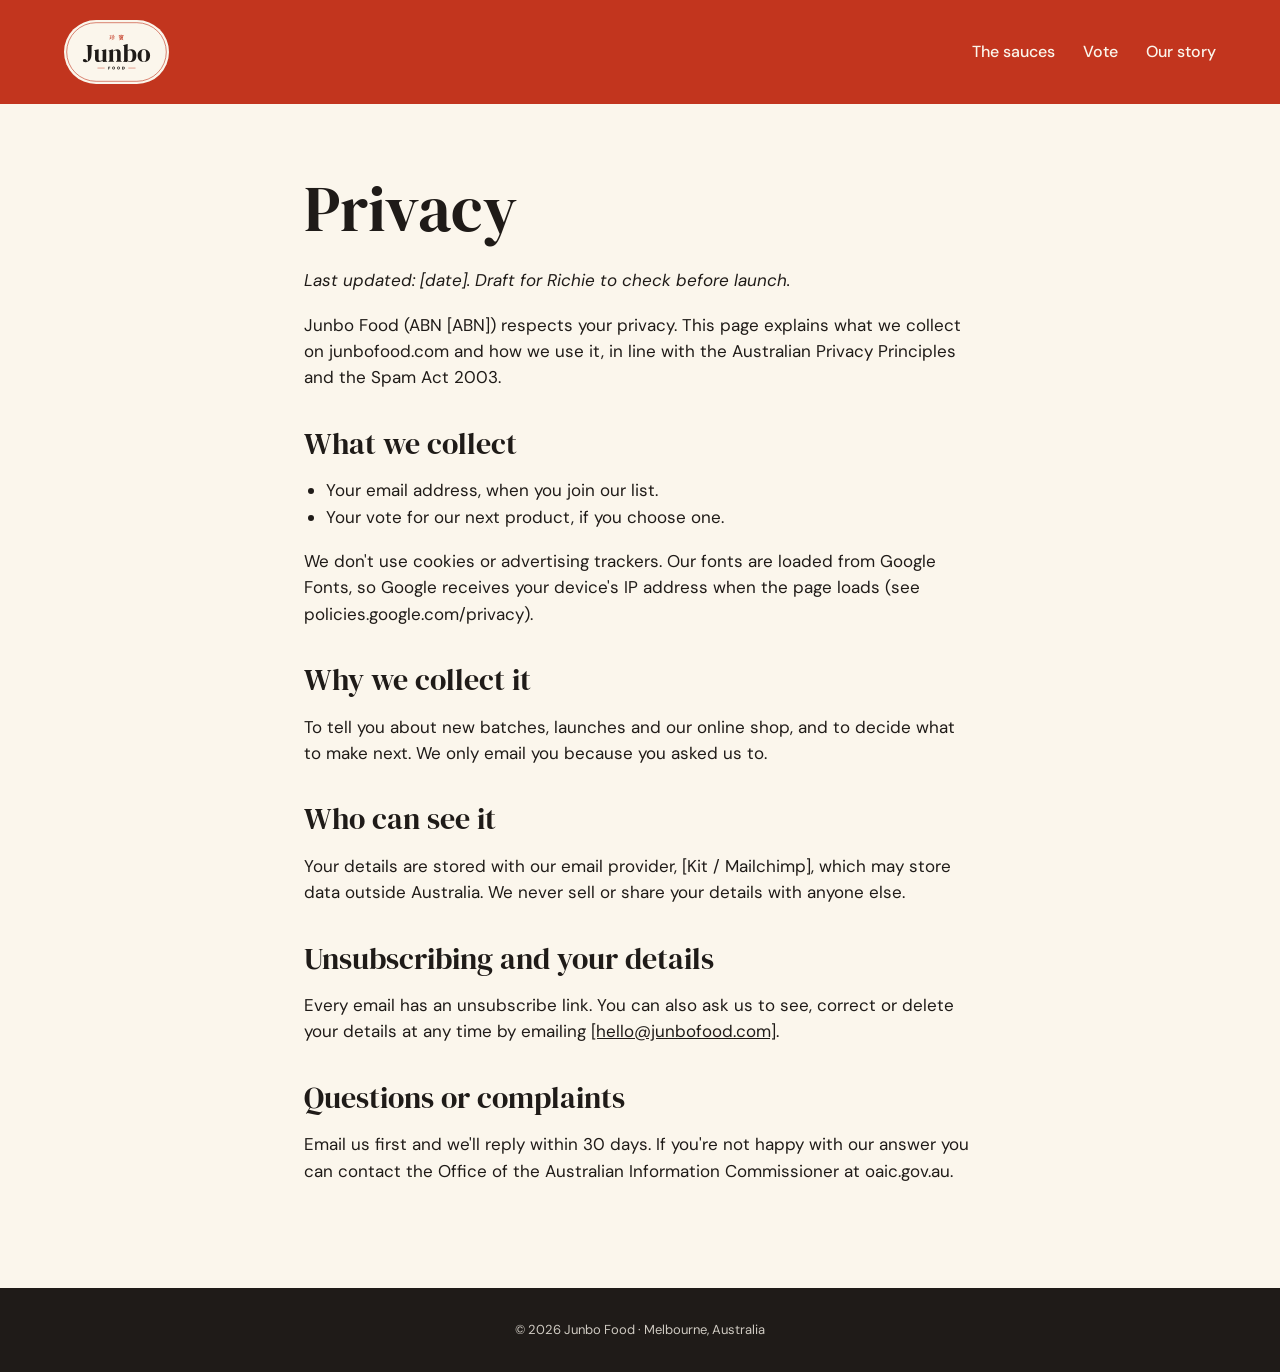
==== privacy.html @ 242eb9c1 "Junbo Food website, phase 1 landing page Co-Authored-By: Claude Opus 5.5 <noreply@anthropic.com> Cla" ====
<!doctype html>
<html lang="en-AU">
<head>
  <meta charset="utf-8">
  <meta name="viewport" content="width=device-width, initial-scale=1">
  <title>Privacy · Junbo Food</title>
  <meta name="theme-color" content="#C2351E">
  <link rel="icon" href="/assets/logos/junbo-logo-circle-red.svg" type="image/svg+xml">
  <link rel="apple-touch-icon" href="/assets/img/apple-touch-icon.png">
  <link rel="preconnect" href="https://fonts.googleapis.com">
  <link rel="preconnect" href="https://fonts.gstatic.com" crossorigin>
  <link href="https://fonts.googleapis.com/css2?family=DM+Sans:wght@400;500;700&family=DM+Serif+Display&family=Nunito+Sans:wght@800;900&display=swap" rel="stylesheet">
  <link rel="stylesheet" href="/assets/css/site.css">
</head>
<body>
<div class="page-header on-red">
  <header class="site-header wrap">
    <a class="logo" href="/" aria-label="Junbo Food home"><img src="/assets/logos/junbo-logo-badge-cream.svg" alt="Junbo Food" width="105" height="64"></a>
    <nav aria-label="Main"><a href="/#sauces">The sauces</a><a href="/#vote">Vote</a><a href="/#story">Our story</a></nav>
  </header>
</div>
<main id="main" class="prose">
  <h1>Privacy</h1>
  <p><em>Last updated: [date]. Draft for Richie to check before launch.</em></p>
  <p>Junbo Food (ABN [ABN]) respects your privacy. This page explains what we collect on junbofood.com and how we use it, in line with the Australian Privacy Principles and the Spam Act 2003.</p>
  <h2>What we collect</h2>
  <ul>
    <li>Your email address, when you join our list.</li>
    <li>Your vote for our next product, if you choose one.</li>
  </ul>
  <p>We don't use cookies or advertising trackers. Our fonts are loaded from Google Fonts, so Google receives your device's IP address when the page loads (see policies.google.com/privacy).</p>
  <h2>Why we collect it</h2>
  <p>To tell you about new batches, launches and our online shop, and to decide what to make next. We only email you because you asked us to.</p>
  <h2>Who can see it</h2>
  <p>Your details are stored with our email provider, [Kit / Mailchimp], which may store data outside Australia. We never sell or share your details with anyone else.</p>
  <h2>Unsubscribing and your details</h2>
  <p>Every email has an unsubscribe link. You can also ask us to see, correct or delete your details at any time by emailing <a href="mailto:[hello@junbofood.com]">[hello@junbofood.com]</a>.</p>
  <h2>Questions or complaints</h2>
  <p>Email us first and we'll reply within 30 days. If you're not happy with our answer you can contact the Office of the Australian Information Commissioner at oaic.gov.au.</p>
</main>
<footer class="site-footer on-dark"><p class="copyright copyright-only">© 2026 Junbo Food · Melbourne, Australia</p></footer>
</body>
</html>
---- assets/css/site.css ----
/* Junbo Food · phase 1 landing page */
:root {
  --red: #C2351E;
  --red-dark: #A82A17;
  --lacquer: #7E1A10;
  --cream: #FBF6EC;
  --paper: #FFFDF8;
  --tile: #F3E9D7;
  --line: #EDE3D1;
  --ink: #1F1B18;
  --muted: #5E5650;
  --serif: "DM Serif Display", Georgia, serif;
  --sans: "DM Sans", system-ui, sans-serif;
  --caps: "Nunito Sans", system-ui, sans-serif;
  --brush: "LXGW WenKai TC", serif;
  --max: 1200px;
}

*, *::before, *::after { box-sizing: border-box; }
html { scroll-behavior: smooth; }
body { margin: 0; font-family: var(--sans); color: var(--ink); background: var(--cream); line-height: 1.55; -webkit-font-smoothing: antialiased; }
img { max-width: 100%; display: block; }
h1, h2, h3 { font-family: var(--serif); font-weight: 400; margin: 0; line-height: 1.02; }
p { margin: 0; }
a { color: inherit; }
:focus-visible { outline: 3px solid var(--ink); outline-offset: 3px; }
.on-red :focus-visible, .on-dark :focus-visible { outline-color: var(--cream); }

.wrap { max-width: var(--max); margin: 0 auto; padding: 0 24px; }
.sr-only { position: absolute; width: 1px; height: 1px; overflow: hidden; clip: rect(0 0 0 0); white-space: nowrap; }
.skip { position: absolute; left: 16px; top: -60px; background: var(--ink); color: var(--cream); padding: 10px 16px; border-radius: 8px; z-index: 10; }
.skip:focus { top: 12px; }

.eyebrow { font-family: var(--caps); font-weight: 900; font-size: 13px; letter-spacing: .16em; text-transform: uppercase; }

/* Buttons */
.btn { display: inline-flex; align-items: center; justify-content: center; min-height: 52px; padding: 14px 30px; border-radius: 999px; font: inherit; font-weight: 700; font-size: 17px; text-decoration: none; border: 2px solid transparent; cursor: pointer; transition: transform .15s ease, background-color .15s ease; }
.btn:active { transform: scale(.97); }
.btn-cream { background: var(--cream); color: var(--red); }
.btn-outline { border-color: var(--cream); color: var(--cream); background: transparent; }
.btn-outline:hover { background: rgba(251,246,236,.12); }
.btn-red { background: var(--red); color: var(--cream); border-color: var(--red); }
.btn-red:hover { background: var(--red-dark); border-color: var(--red-dark); }
.btn-ghost-red { background: transparent; color: var(--red); border-color: var(--red); }
.btn-ink { background: var(--ink); color: var(--cream); border-color: var(--cream); }

/* Announcement */
.announce { background: var(--ink); color: var(--cream); text-align: center; padding: 10px 16px; font-family: var(--caps); font-weight: 800; font-size: 12px; letter-spacing: .14em; text-transform: uppercase; }

/* Hero */
.hero { background: var(--red); color: var(--cream); position: relative; overflow: hidden; }
.ghost-zh { position: absolute; font-family: var(--brush); font-weight: 700; line-height: 1; writing-mode: vertical-rl; white-space: nowrap; opacity: .09; pointer-events: none; user-select: none; }
.hero .ghost-zh { right: -40px; top: 40px; font-size: clamp(260px, 40vw, 520px); }
.site-header { position: relative; display: flex; flex-wrap: wrap; align-items: center; justify-content: space-between; gap: 16px; padding-top: 20px; padding-bottom: 20px; }
.site-header .logo img { height: 64px; width: auto; }
.site-header nav { display: flex; flex-wrap: wrap; gap: 28px; font-weight: 500; }
.site-header nav a { text-decoration: none; padding: 10px 0; }
.site-header nav a:hover { text-decoration: underline; text-underline-offset: 4px; }
.site-header .btn { min-height: 44px; padding: 10px 20px; font-size: 15px; }

.hero-body { position: relative; display: flex; flex-wrap: wrap; align-items: center; gap: 56px; padding-top: 72px; padding-bottom: 112px; }
.hero-copy { flex: 1 1 460px; min-width: 0; display: flex; flex-direction: column; gap: 28px; }
.hero h1 { font-size: clamp(52px, 7vw, 104px); line-height: .98; letter-spacing: -.01em; }
.hero-copy > p:not(.eyebrow) { font-size: 20px; max-width: 520px; }
.actions { display: flex; flex-wrap: wrap; gap: 14px; }
.hero-jars { flex: 1 1 400px; min-width: 0; display: flex; justify-content: center; align-items: flex-end; gap: 28px; }

/* Jar illustration */
.jar { --w: 150px; --h: 190px; --bg: var(--lacquer); --fg: var(--cream); width: var(--w); display: flex; flex-direction: column; align-items: center; }
.jar-lid { width: 78%; height: calc(var(--h) * .15); background: var(--ink); border-radius: 10px 10px 4px 4px; }
.jar-body { width: 100%; height: var(--h); border-radius: calc(var(--w) * .15); background: var(--bg); color: var(--fg); position: relative; overflow: hidden; display: flex; flex-direction: column; align-items: center; justify-content: center; gap: 8px; }
.jar-body .ghost-zh { left: 50%; top: 50%; transform: translate(-50%, -50%); font-size: calc(var(--h) * .47); opacity: .12; color: var(--fg); }
.jar-body img { width: 42%; position: relative; }
.jar-name { position: relative; font-family: var(--serif); font-size: calc(var(--w) * .15); }
.jar-size { position: relative; font-family: var(--caps); font-weight: 800; font-size: 11px; letter-spacing: .14em; }
.jar-lg { --w: 210px; --h: 270px; }
.jar-md { --w: 170px; --h: 220px; }
.hero-jars .jar-body { box-shadow: 0 24px 48px rgba(31,27,24,.35); }

/* Values strip */
.values { background: var(--ink); color: var(--cream); padding: 22px 24px; display: flex; flex-wrap: wrap; justify-content: center; gap: 12px 40px; font-family: var(--serif); font-size: 26px; list-style: none; margin: 0; }
.values li + li::before { content: "·"; color: var(--red); margin-right: 40px; }

/* Sections */
.section { padding-top: 104px; padding-bottom: 104px; display: flex; flex-direction: column; gap: 44px; }
.section-head { display: flex; flex-wrap: wrap; justify-content: space-between; align-items: flex-end; gap: 16px; }
.section h2 { font-size: clamp(40px, 5vw, 64px); line-height: 1; }
.section-head p { font-size: 17px; color: var(--muted); }

.cards { display: grid; grid-template-columns: repeat(auto-fit, minmax(min(300px, 100%), 1fr)); gap: 28px; }
.card { background: var(--paper); border: 1.5px solid var(--line); border-radius: 24px; padding: 28px; display: flex; flex-direction: column; gap: 18px; }
.card-art { height: 300px; border-radius: 18px; background: var(--tile); display: flex; align-items: center; justify-content: center; }
.card-title { display: flex; justify-content: space-between; align-items: center; gap: 12px; }
.card h3 { font-size: 30px; }
.tag { font-size: 12px; font-weight: 700; padding: 6px 12px; border-radius: 999px; background: var(--ink); color: var(--cream); white-space: nowrap; }
.tag-soft { background: var(--tile); color: var(--ink); }
.card-desc { color: var(--muted); }
.card-size { font-family: var(--caps); font-weight: 800; font-size: 12px; letter-spacing: .14em; text-transform: uppercase; color: var(--muted); }
.card .btn { margin-top: auto; width: 100%; font-size: 16px; min-height: 50px; }

/* Story */
.story { background: var(--lacquer); color: var(--cream); }
.story .wrap { display: flex; flex-wrap: wrap; align-items: center; gap: 64px; padding-top: 104px; padding-bottom: 104px; }
.story-photo { flex: 1 1 440px; min-width: 0; aspect-ratio: 4 / 3; border-radius: 24px; overflow: hidden; }
.story-copy { flex: 1 1 440px; min-width: 0; display: flex; flex-direction: column; gap: 24px; }
.story h2 { font-size: clamp(40px, 5vw, 60px); line-height: 1.04; }
.story-copy p:not(.eyebrow) { font-size: 18px; line-height: 1.65; }

/* Placeholder boxes (replace with real photos) */
.ph { display: flex; align-items: center; justify-content: center; text-align: center; padding: 16px; font-size: 15px; color: var(--muted); background: var(--tile); }
.story .ph { background: transparent; border: 2px dashed rgba(251,246,236,.5); color: var(--cream); height: 100%; border-radius: 24px; }
/* Brand panel shown until the family photo is ready */
.story-mark { position: relative; height: 100%; border-radius: 24px; background: var(--red); display: flex; align-items: center; justify-content: center; overflow: hidden; }
.story-mark .ghost-zh { position: absolute; left: 50%; top: 50%; transform: translate(-50%, -50%); font-size: clamp(160px, 22vw, 300px); opacity: .14; color: var(--cream); }
.story-mark img { position: relative; width: 44%; max-width: 220px; }

/* Recipes */
.recipes { display: grid; grid-template-columns: repeat(auto-fit, minmax(min(260px, 100%), 1fr)); gap: 24px; }
.recipe { display: flex; flex-direction: column; gap: 10px; }
.recipe .ph { aspect-ratio: 1 / 1; border-radius: 20px; }
.recipe h3 { font-size: 26px; margin-top: 4px; }
.recipe p { color: var(--muted); font-size: 15px; }

/* Vote */
.vote { background: var(--red); color: var(--cream); position: relative; overflow: hidden; }
.vote .ghost-zh { left: -60px; top: 40px; font-size: clamp(240px, 32vw, 420px); }
.vote-inner { position: relative; max-width: 1000px; margin: 0 auto; padding: 104px 24px; display: flex; flex-direction: column; align-items: center; text-align: center; gap: 28px; }
.vote h2 { font-size: clamp(44px, 5.6vw, 72px); line-height: 1; }
.vote-intro { font-size: 18px; max-width: 600px; }
.vote form { width: 100%; display: flex; flex-direction: column; align-items: center; gap: 24px; }
.options { border: 0; margin: 0; padding: 0; width: 100%; display: grid; grid-template-columns: repeat(auto-fit, minmax(min(200px, 100%), 1fr)); gap: 16px; }
.option { position: relative; }
.option input { position: absolute; opacity: 0; inset: 0; margin: 0; cursor: pointer; }
.option label { cursor: pointer; text-align: left; padding: 24px; border-radius: 22px; border: 2px solid var(--cream); display: flex; flex-direction: column; gap: 10px; min-height: 190px; height: 100%; transition: background-color .15s ease, color .15s ease; }
.option .kind { font-family: var(--caps); font-weight: 900; font-size: 12px; letter-spacing: .14em; text-transform: uppercase; }
.option .name { font-family: var(--serif); font-size: 28px; line-height: 1.05; }
.option .pick { margin-top: auto; font-weight: 700; font-size: 15px; }
.option .pick::before { content: "Pick this"; }
.option input:checked + label { background: var(--cream); color: var(--red); }
.option input:checked + label .pick::before { content: "Your pick"; }
.option input:focus-visible + label { outline: 3px solid var(--cream); outline-offset: 3px; }
.other-idea { width: 100%; max-width: 560px; display: flex; flex-direction: column; gap: 8px; text-align: left; font-weight: 700; }
.other-idea[hidden] { display: none; }
.other-idea input { min-height: 52px; padding: 0 22px; border-radius: 999px; border: 0; font: inherit; font-weight: 400; font-size: 16px; color: var(--ink); background: var(--cream); }
.signup { width: 100%; max-width: 560px; display: flex; flex-wrap: wrap; gap: 12px; }
.signup input[type=email] { flex: 1 1 260px; min-height: 56px; padding: 0 22px; border-radius: 999px; border: 0; font: inherit; font-size: 16px; color: var(--ink); background: var(--cream); }
.signup .btn { min-height: 56px; font-size: 16px; }
.fine { font-size: 14px; }
.form-msg { font-size: 18px; font-weight: 700; min-height: 1.5em; }
.form-msg[data-state="error"] { background: var(--cream); color: var(--red); padding: 8px 16px; border-radius: 12px; }

/* Footer */
.site-footer { background: var(--ink); color: var(--cream); }
.footer-top { display: flex; flex-wrap: wrap; justify-content: space-between; gap: 40px; padding-top: 64px; padding-bottom: 40px; }
.footer-brand { display: flex; flex-direction: column; gap: 16px; max-width: 320px; }
.footer-brand img { width: 96px; }
.footer-brand p { font-size: 15px; opacity: .85; }
.footer-links { display: flex; flex-wrap: wrap; gap: 56px; font-size: 15px; }
.footer-links div { display: flex; flex-direction: column; gap: 4px; }
.footer-links strong { font-size: 13px; letter-spacing: .12em; text-transform: uppercase; }
.footer-links a { text-decoration: none; padding: 6px 0; }
.footer-links a:hover { text-decoration: underline; }
.copyright { text-align: center; padding: 0 24px 32px; font-size: 13px; opacity: .8; }
.copyright-only { padding-top: 32px; }

/* Simple text pages (privacy, 404) */
.page-header { background: var(--red); color: var(--cream); }
.prose { max-width: 720px; margin: 0 auto; padding: 72px 24px 104px; display: flex; flex-direction: column; gap: 18px; font-size: 17px; }
.prose h1 { font-size: clamp(44px, 6vw, 64px); margin-bottom: 8px; }
.prose h2 { font-size: 30px; margin-top: 20px; }
.prose ul { margin: 0; padding-left: 22px; }

@media (max-width: 640px) {
  .site-header { row-gap: 4px; }
  .site-header nav { order: 3; width: 100%; gap: 20px; }
  .hero-body { padding-top: 40px; padding-bottom: 72px; }
  .jar-lg { --w: 150px; --h: 196px; }
  .jar-md { --w: 124px; --h: 160px; }
  .hero-jars { gap: 16px; }
  .values { font-size: 20px; gap: 8px 20px; }
  .values li + li::before { margin-right: 20px; }
  .section, .story .wrap { padding-top: 72px; padding-bottom: 72px; }
  .vote-inner { padding: 72px 20px; }
}

@media (prefers-reduced-motion: reduce) {
  html { scroll-behavior: auto; }
  * { transition: none !important; }
}
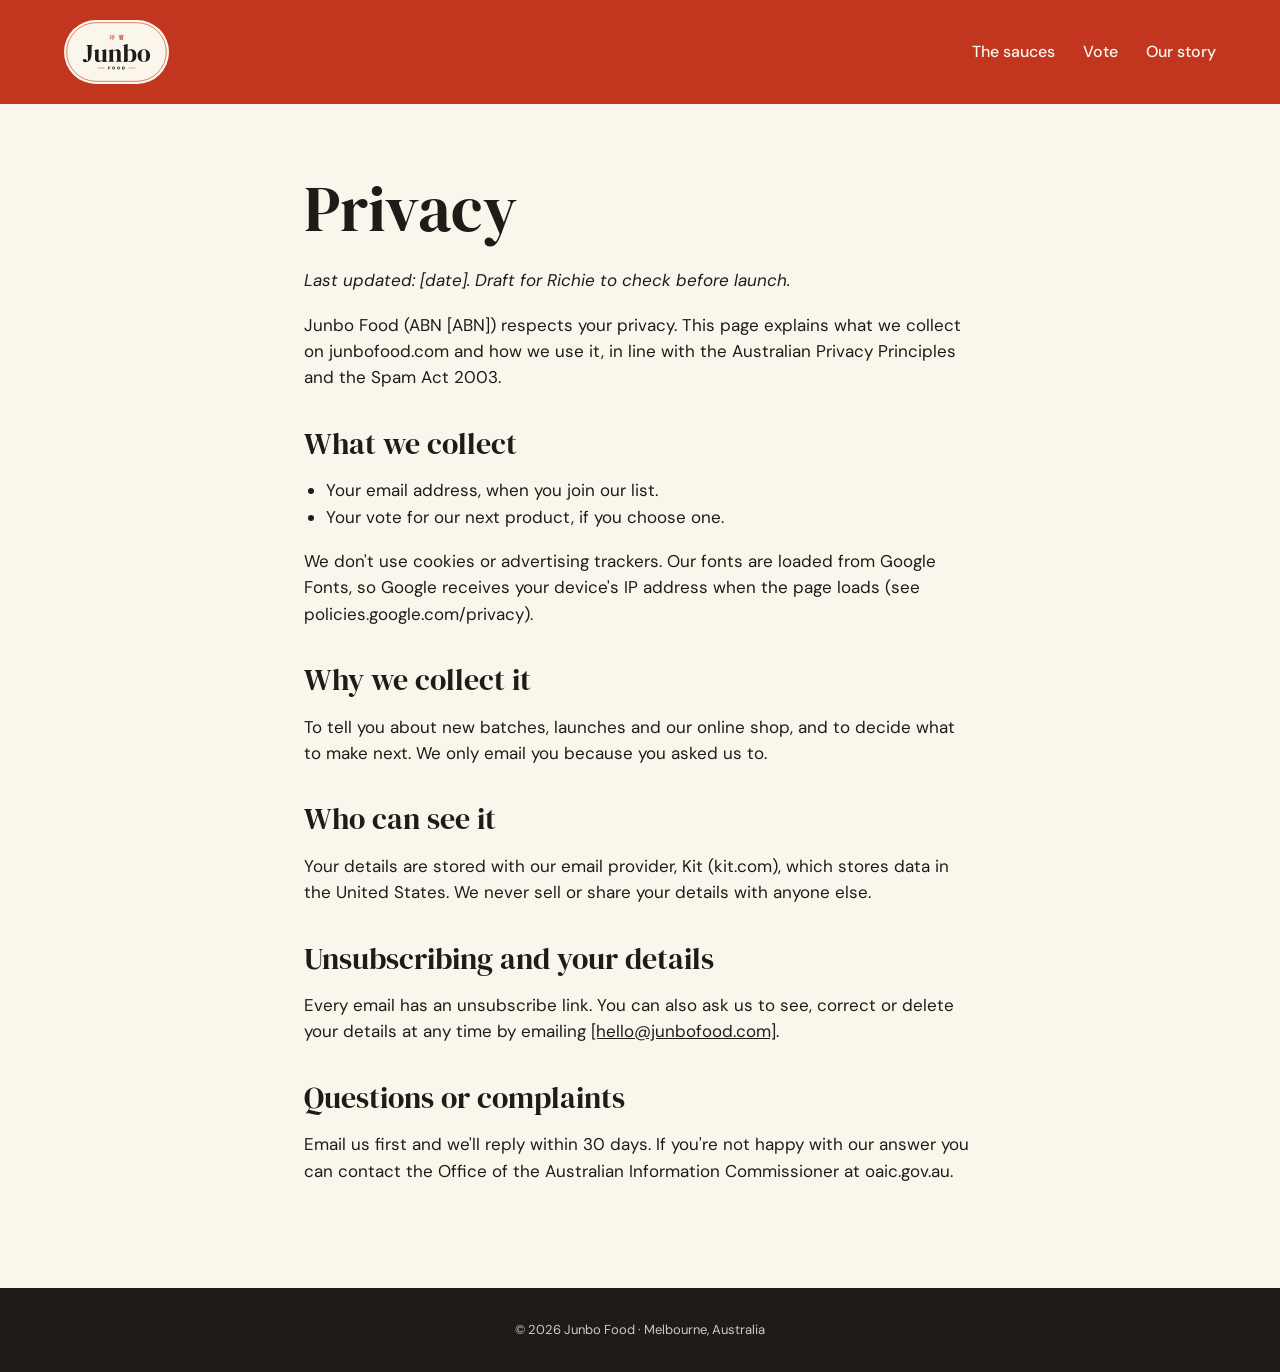
==== commit 6158460b: "Connect the sign-up and vote form to Kit Posts email_address and fields[vote] to Kit form 10210327. " ====
--- a/privacy.html
+++ b/privacy.html
@@ -32,7 +32,7 @@
   <h2>Why we collect it</h2>
   <p>To tell you about new batches, launches and our online shop, and to decide what to make next. We only email you because you asked us to.</p>
   <h2>Who can see it</h2>
-  <p>Your details are stored with our email provider, [Kit / Mailchimp], which may store data outside Australia. We never sell or share your details with anyone else.</p>
+  <p>Your details are stored with our email provider, Kit (kit.com), which stores data in the United States. We never sell or share your details with anyone else.</p>
   <h2>Unsubscribing and your details</h2>
   <p>Every email has an unsubscribe link. You can also ask us to see, correct or delete your details at any time by emailing <a href="mailto:[hello@junbofood.com]">[hello@junbofood.com]</a>.</p>
   <h2>Questions or complaints</h2>
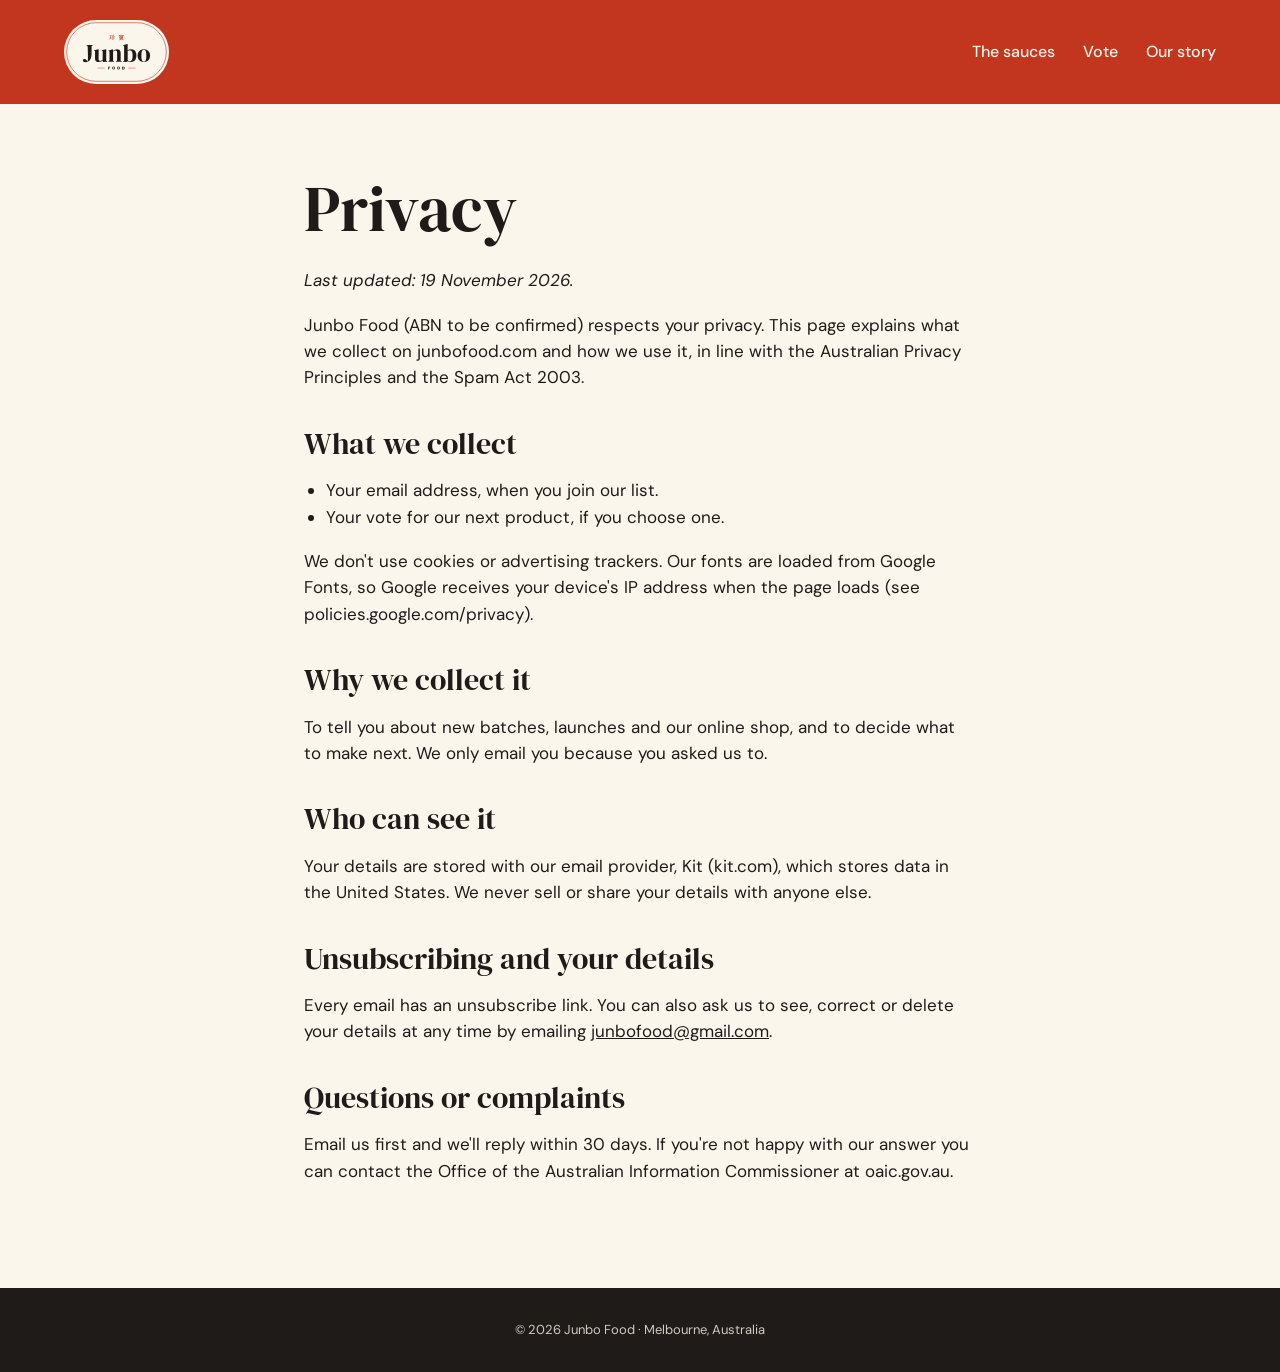
==== commit f851c776: "Add contact email and last-updated date to the privacy page Co-Authored-By: Claude Sonnet 5.5 <norep" ====
--- a/privacy.html
+++ b/privacy.html
@@ -21,8 +21,8 @@
 </div>
 <main id="main" class="prose">
   <h1>Privacy</h1>
-  <p><em>Last updated: [date]. Draft for Richie to check before launch.</em></p>
-  <p>Junbo Food (ABN [ABN]) respects your privacy. This page explains what we collect on junbofood.com and how we use it, in line with the Australian Privacy Principles and the Spam Act 2003.</p>
+  <p><em>Last updated: 19 November 2026.</em></p>
+  <p>Junbo Food (ABN to be confirmed) respects your privacy. This page explains what we collect on junbofood.com and how we use it, in line with the Australian Privacy Principles and the Spam Act 2003.</p>
   <h2>What we collect</h2>
   <ul>
     <li>Your email address, when you join our list.</li>
@@ -34,7 +34,7 @@
   <h2>Who can see it</h2>
   <p>Your details are stored with our email provider, Kit (kit.com), which stores data in the United States. We never sell or share your details with anyone else.</p>
   <h2>Unsubscribing and your details</h2>
-  <p>Every email has an unsubscribe link. You can also ask us to see, correct or delete your details at any time by emailing <a href="mailto:[hello@junbofood.com]">[hello@junbofood.com]</a>.</p>
+  <p>Every email has an unsubscribe link. You can also ask us to see, correct or delete your details at any time by emailing <a href="mailto:junbofood@gmail.com">junbofood@gmail.com</a>.</p>
   <h2>Questions or complaints</h2>
   <p>Email us first and we'll reply within 30 days. If you're not happy with our answer you can contact the Office of the Australian Information Commissioner at oaic.gov.au.</p>
 </main>
